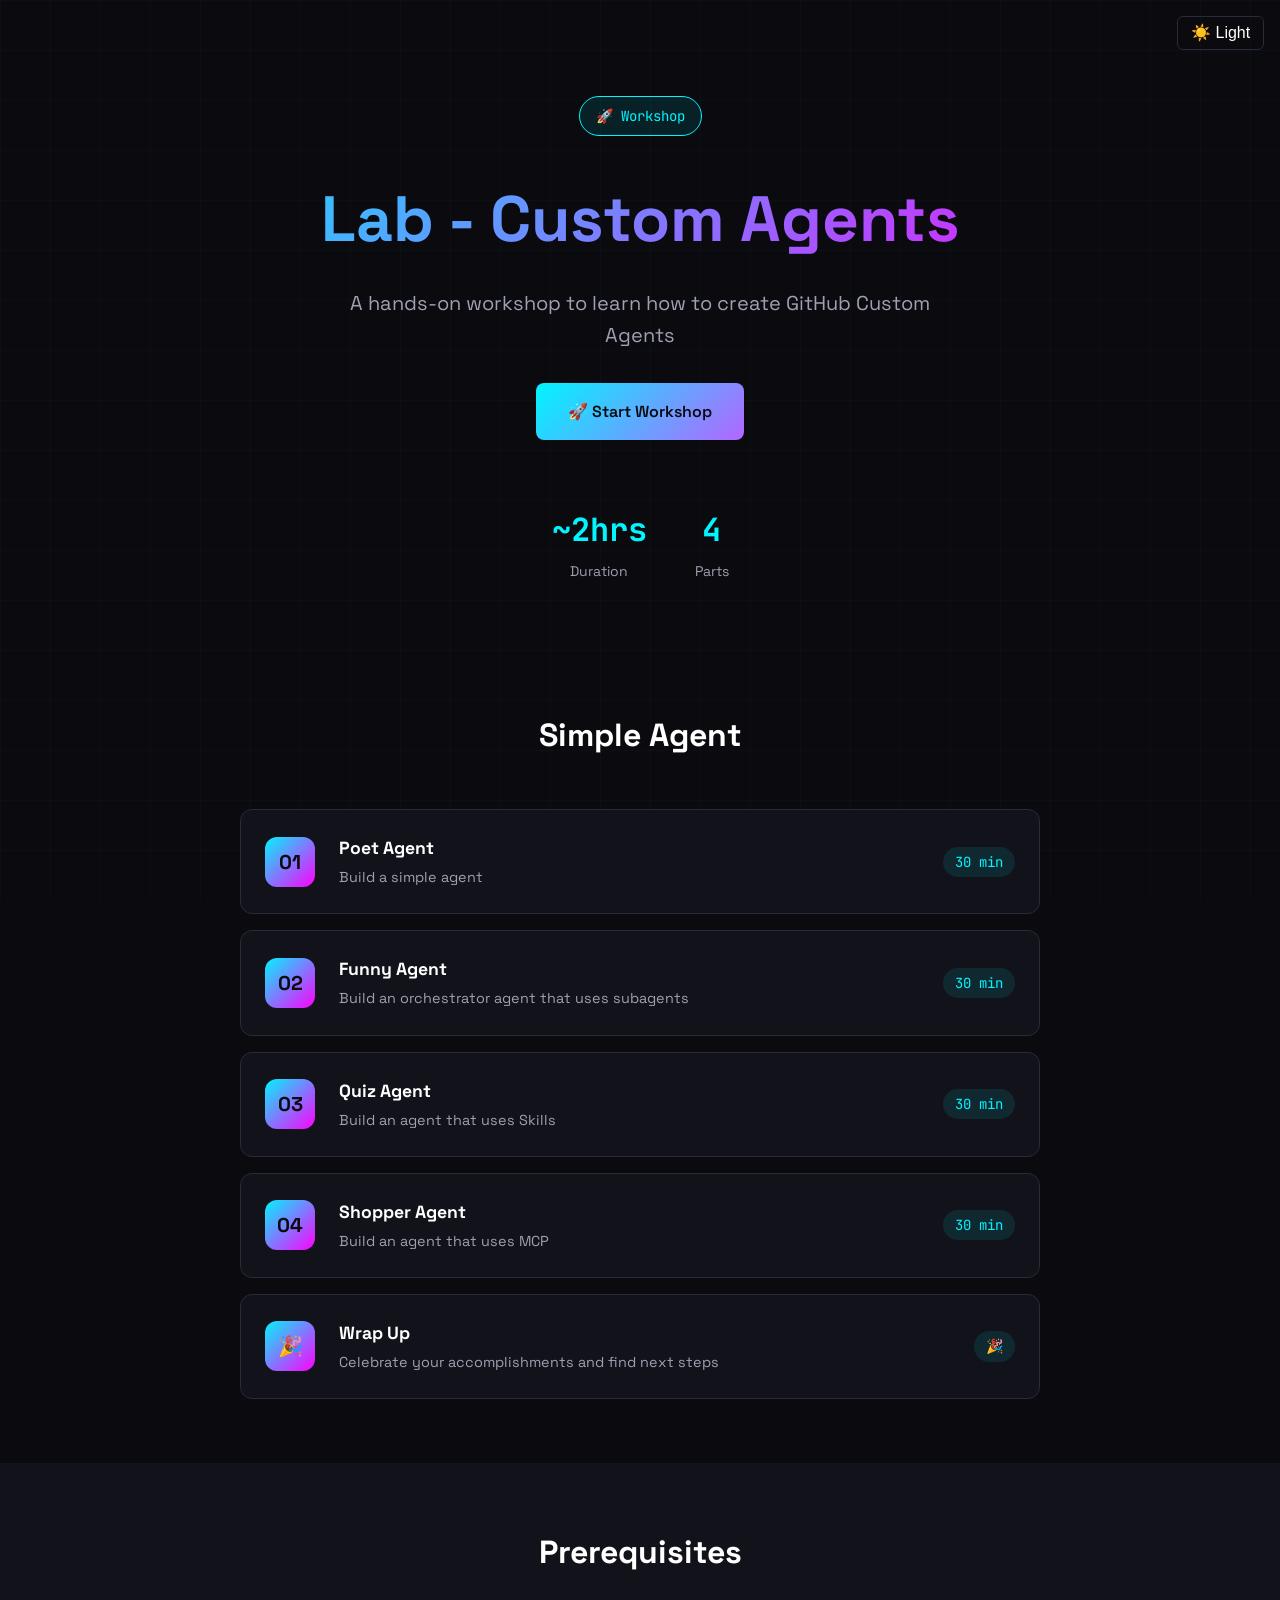
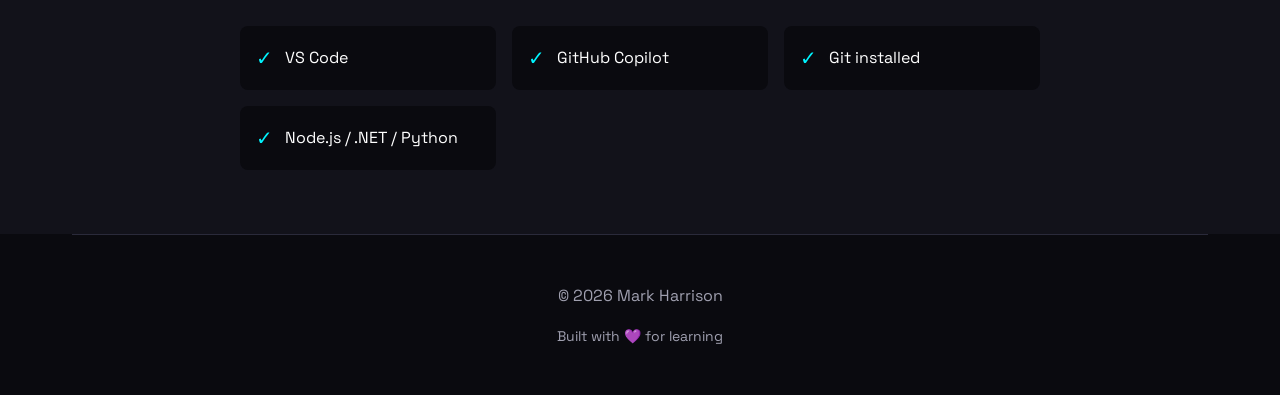
==== docs/index.html @ f26bcc89 "Initial version" ====
<!doctype html>
<html lang="en" translate="no" class="notranslate">
  <head>
    <meta charset="UTF-8" />
    <meta name="viewport" content="width=device-width, initial-scale=1.0" />
    <meta http-equiv="Content-Language" content="en" />
    <meta name="google" content="notranslate" />
    <title>Lab Custom Agents</title>
    <link rel="icon" href="img/favicon.ico" sizes="any" />
    <link rel="preconnect" href="https://fonts.googleapis.com" />
    <link rel="preconnect" href="https://fonts.gstatic.com" crossorigin />
    <link
      href="https://fonts.googleapis.com/css2?family=JetBrains+Mono:wght@400;700&family=Space+Grotesk:wght@400;500;700&display=swap"
      rel="stylesheet"
    />
    <link rel="stylesheet" href="css/styles.css" />
    <link rel="stylesheet" href="css/light-theme.css" />
    <script type="module" src="js/theme-toggle.js"></script>
  </head>
  <body>
    <div style="position: fixed; top: 1rem; right: 1rem; z-index: 1000">
      <button class="theme-toggle">&#9728;&#65039; Light</button>
    </div>
    <div class="container">
      <!-- Hero -->
      <section class="hero">
        <span class="hero-badge">&#128640; Workshop</span>
        <h1>Lab - Custom Agents</h1>
        <p class="hero-subtitle">
          A hands-on workshop to learn how to create GitHub Custom Agents
        </p>
        <div class="hero-cta">
          <a href="step.html?step=00-overview" class="btn btn-primary">
            &#128640; Start Workshop
          </a>
        </div>
        <div class="stats">
          <div class="stat">
            <div class="stat-value">~2hrs</div>
            <div class="stat-label">Duration</div>
          </div>
          <div class="stat">
            <div class="stat-value">4</div>
            <div class="stat-label">Parts</div>
          </div>
        </div>
      </section>

      <!-- Features -->
      <!-- <section class="features">
        <h2 class="section-title">What You'll Learn</h2>
        <div class="features-grid">
          <div class="feature-card">
            <div class="feature-icon">&#129504;</div>
            <h3>Feature One</h3>
            <p>
              Description of the first key concept or skill participants will
              learn.
            </p>
          </div>
          <div class="feature-card">
            <div class="feature-icon">&#129302;</div>
            <h3>Feature Two</h3>
            <p>
              Description of the second key concept or skill participants will
              learn.
            </p>
          </div>
          <div class="feature-card">
            <div class="feature-icon">&#127912;</div>
            <h3>Feature Three</h3>
            <p>
              Description of the third key concept or skill participants will
              learn.
            </p>
          </div>
          <div class="feature-card">
            <div class="feature-icon">&#129514;</div>
            <h3>Feature Four</h3>
            <p>
              Description of the fourth key concept or skill participants will
              learn.
            </p>
          </div>
        </div>
      </section> -->

      <!-- Workshop Parts -->
      <section class="workshop">
        <h2 class="section-title">Simple Agent</h2>
        <div class="parts-list">
          <a href="step.html?step=01-poet" class="part-card">
            <div class="part-number">01</div>
            <div class="part-content">
              <h3>Poet Agent</h3>
              <p>Build a simple agent</p>
            </div>
            <span class="part-time">30 min</span>
          </a>
          <a href="step.html?step=02-funny" class="part-card">
            <div class="part-number">02</div>
            <div class="part-content">
              <h3>Funny Agent</h3>
              <p>Build an orchestrator agent that uses subagents</p>
            </div>
            <span class="part-time">30 min</span>
          </a>
          <a href="step.html?step=03-quiz" class="part-card">
            <div class="part-number">03</div>
            <div class="part-content">
              <h3>Quiz Agent</h3>
              <p>Build an agent that uses Skills</p>
            </div>
            <span class="part-time">30 min</span>
          </a>
          <a href="step.html?step=04-shopper" class="part-card">
            <div class="part-number">04</div>
            <div class="part-content">
              <h3>Shopper Agent</h3>
              <p>Build an agent that uses MCP</p>
            </div>
            <span class="part-time">30 min</span>
          </a>
          <a href="step.html?step=05-complete" class="part-card">
            <div class="part-number">&#127881;</div>
            <div class="part-content">
              <h3>Wrap Up</h3>
              <p>Celebrate your accomplishments and find next steps</p>
            </div>
            <span class="part-time">&#127881;</span>
          </a>
        </div>
      </section>
    </div>

    <!-- Prerequisites -->
    <section class="prereqs">
      <div class="container">
        <h2 class="section-title">Prerequisites</h2>
        <div class="prereqs-grid">
          <div class="prereq-item">
            <span class="prereq-check">&#10003;</span>
            <span>VS Code</span>
          </div>
          <div class="prereq-item">
            <span class="prereq-check">&#10003;</span>
            <span>GitHub Copilot</span>
          </div>
          <div class="prereq-item">
            <span class="prereq-check">&#10003;</span>
            <span>Git installed</span>
          </div>
          <div class="prereq-item">
            <span class="prereq-check">&#10003;</span>
            <span>Node.js / .NET / Python</span>
          </div>
        </div>
      </div>
    </section>

    <div class="container">
      <!-- Footer -->
      <footer>
        <div class="footer-links">
          <a href="https://markharrison.uk">&copy; 2026 Mark Harrison</a>
        </div>
        <p class="footer-credit">Built with &#128156; for learning</p>
      </footer>
    </div>
  </body>
</html>
---- docs/css/styles.css ----
:root {
    --bg-dark: #0a0a0f;
    --bg-card: #12121a;
    --neon-cyan: #00f5ff;
    --neon-magenta: #ff00ff;
    --neon-purple: #b366ff;
    --text-primary: #ffffff;
    --text-secondary: #a0a0b0;
    --border-color: #2a2a3a;
}

* {
    margin: 0;
    padding: 0;
    box-sizing: border-box;
}

body {
    font-family: 'Space Grotesk', sans-serif;
    background: var(--bg-dark);
    color: var(--text-primary);
    line-height: 1.6;
    min-height: 100vh;
}

/* Animated grid background */
body::before {
    content: '';
    position: fixed;
    top: 0;
    left: 0;
    width: 100%;
    height: 100%;
    background: 
        linear-gradient(90deg, rgba(0,245,255,0.03) 1px, transparent 1px),
        linear-gradient(rgba(0,245,255,0.03) 1px, transparent 1px);
    background-size: 50px 50px;
    pointer-events: none;
    z-index: -1;
}

.container {
    max-width: 1200px;
    margin: 0 auto;
    padding: 0 2rem;
}

/* Hero Section */
.hero {
    padding: 6rem 0 4rem;
    text-align: center;
    position: relative;
}

.hero-badge {
    display: inline-block;
    padding: 0.5rem 1rem;
    background: rgba(0,245,255,0.1);
    border: 1px solid var(--neon-cyan);
    border-radius: 50px;
    font-size: 0.875rem;
    color: var(--neon-cyan);
    margin-bottom: 2rem;
    font-family: 'JetBrains Mono', monospace;
}

.hero h1 {
    font-size: clamp(2.5rem, 6vw, 4rem);
    font-weight: 700;
    margin-bottom: 1rem;
    background: linear-gradient(135deg, var(--neon-cyan), var(--neon-magenta));
    -webkit-background-clip: text;
    -webkit-text-fill-color: transparent;
    background-clip: text;
}

.hero-subtitle {
    font-size: 1.25rem;
    color: var(--text-secondary);
    max-width: 600px;
    margin: 0 auto 2rem;
}

.hero-cta {
    display: flex;
    gap: 1rem;
    justify-content: center;
    flex-wrap: wrap;
}

.btn {
    display: inline-flex;
    align-items: center;
    gap: 0.5rem;
    padding: 1rem 2rem;
    border-radius: 8px;
    font-weight: 600;
    text-decoration: none;
    transition: all 0.3s ease;
    font-size: 1rem;
}

.btn-primary {
    background: linear-gradient(135deg, var(--neon-cyan), var(--neon-purple));
    color: var(--bg-dark);
}

.btn-primary:hover {
    transform: translateY(-2px);
    box-shadow: 0 10px 40px rgba(0,245,255,0.3);
}

.btn-secondary {
    background: transparent;
    border: 2px solid var(--border-color);
    color: var(--text-primary);
}

.btn-secondary:hover {
    border-color: var(--neon-cyan);
    color: var(--neon-cyan);
}

/* Stats */
.stats {
    display: flex;
    justify-content: center;
    gap: 3rem;
    margin-top: 4rem;
    flex-wrap: wrap;
}

.stat {
    text-align: center;
}

.stat-value {
    font-size: 2rem;
    font-weight: 700;
    color: var(--neon-cyan);
    font-family: 'JetBrains Mono', monospace;
}

.stat-label {
    font-size: 0.875rem;
    color: var(--text-secondary);
    margin-top: 0.25rem;
}

/* Features Section */
.features {
    padding: 4rem 0;
}

.section-title {
    font-size: 2rem;
    text-align: center;
    margin-bottom: 3rem;
}

.features-grid {
    display: grid;
    grid-template-columns: repeat(auto-fit, minmax(280px, 1fr));
    gap: 1.5rem;
}

.feature-card {
    background: var(--bg-card);
    border: 1px solid var(--border-color);
    border-radius: 12px;
    padding: 2rem;
    transition: all 0.3s ease;
}

.feature-card:hover {
    border-color: var(--neon-cyan);
    transform: translateY(-4px);
}

.feature-icon {
    font-size: 2.5rem;
    margin-bottom: 1rem;
}

.feature-card h3 {
    font-size: 1.25rem;
    margin-bottom: 0.5rem;
}

.feature-card p {
    color: var(--text-secondary);
    font-size: 0.95rem;
}

/* Workshop Parts */
.workshop {
    padding: 4rem 0;
}

.parts-list {
    display: flex;
    flex-direction: column;
    gap: 1rem;
    max-width: 800px;
    margin: 0 auto;
}

.part-card {
    display: flex;
    align-items: center;
    gap: 1.5rem;
    background: var(--bg-card);
    border: 1px solid var(--border-color);
    border-radius: 12px;
    padding: 1.5rem;
    text-decoration: none;
    color: inherit;
    transition: all 0.3s ease;
}

.part-card:hover {
    border-color: var(--neon-magenta);
    background: rgba(255,0,255,0.05);
}

.part-number {
    width: 50px;
    height: 50px;
    display: flex;
    align-items: center;
    justify-content: center;
    background: linear-gradient(135deg, var(--neon-cyan), var(--neon-magenta));
    border-radius: 12px;
    font-weight: 700;
    font-size: 1.25rem;
    color: var(--bg-dark);
    flex-shrink: 0;
}

.part-content {
    flex: 1;
}

.part-content h3 {
    font-size: 1.1rem;
    margin-bottom: 0.25rem;
}

.part-content p {
    color: var(--text-secondary);
    font-size: 0.9rem;
}

.part-time {
    font-family: 'JetBrains Mono', monospace;
    font-size: 0.875rem;
    color: var(--neon-cyan);
    padding: 0.25rem 0.75rem;
    background: rgba(0,245,255,0.1);
    border-radius: 50px;
}

/* Prerequisites */
.prereqs {
    padding: 4rem 0;
    background: var(--bg-card);
}

.prereqs-grid {
    display: grid;
    grid-template-columns: repeat(auto-fit, minmax(200px, 1fr));
    gap: 1rem;
    max-width: 800px;
    margin: 0 auto;
}

.prereq-item {
    display: flex;
    align-items: center;
    gap: 0.75rem;
    padding: 1rem;
    background: var(--bg-dark);
    border-radius: 8px;
}

.prereq-check {
    color: var(--neon-cyan);
    font-size: 1.25rem;
}

/* Footer */
footer {
    padding: 3rem 0;
    text-align: center;
    border-top: 1px solid var(--border-color);
}

.footer-links {
    display: flex;
    justify-content: center;
    gap: 2rem;
    margin-bottom: 1rem;
    flex-wrap: wrap;
}

.footer-links a {
    color: var(--text-secondary);
    text-decoration: none;
    transition: color 0.3s ease;
}

.footer-links a:hover {
    color: var(--neon-cyan);
}

.footer-credit {
    color: var(--text-secondary);
    font-size: 0.875rem;
}

/* Responsive */
@media (max-width: 768px) {
    .hero {
        padding: 4rem 0 3rem;
    }

    .stats {
        gap: 2rem;
    }

    .part-card {
        flex-direction: column;
        text-align: center;
    }

    .part-time {
        margin-top: 0.5rem;
    }
}
---- docs/css/light-theme.css ----
html[data-theme="light"] {
    --bg-dark: #f5f5f7;
    --bg-card: #ffffff;
    --bg-code: #f0f0f5;
    --neon-cyan: #0077b6;
    --neon-magenta: #c2185b;
    --neon-purple: #7b1fa2;
    --text-primary: #1a1a2e;
    --text-secondary: #555570;
    --border-color: #d0d0dd;
    --success-green: #2e7d32;
    --warning-yellow: #f9a825;
}

html[data-theme="light"] body::before {
    background:
        linear-gradient(90deg, rgba(0,119,182,0.05) 1px, transparent 1px),
        linear-gradient(rgba(0,119,182,0.05) 1px, transparent 1px);
}

html[data-theme="light"] .hero::before {
    background: radial-gradient(ellipse at 50% 0%, rgba(0,119,182,0.15), transparent 70%);
}

html[data-theme="light"] .header {
    background: rgba(245,245,247,0.95);
}

html[data-theme="light"] code,
html[data-theme="light"] pre {
    background: var(--bg-code);
    color: #1a1a2e;
}

html[data-theme="light"] .diagram-block-wrapper pre,
html[data-theme="light"] .diagram-block-wrapper pre code {
    background: transparent;
}

html[data-theme="light"] .btn-secondary {
    border-color: var(--border-color);
    color: var(--text-primary);
}

html[data-theme="light"] .btn-secondary:hover {
    background: rgba(0,119,182,0.1);
    border-color: var(--neon-cyan);
}

html[data-theme="light"] .copy-code-btn:hover,
html[data-theme="light"] .copy-code-btn:focus-visible,
html[data-theme="light"] .image-enlarge-btn:hover,
html[data-theme="light"] .image-enlarge-btn:focus-visible {
    background: var(--neon-cyan);
    color: #ffffff;
    box-shadow: 0 0 0 1px rgba(0, 119, 182, 0.2);
}

html[data-theme="light"] .card {
    box-shadow: 0 2px 8px rgba(0,0,0,0.08);
}

.theme-toggle {
    background: none;
    border: 1px solid var(--border-color);
    color: var(--text-primary);
    cursor: pointer;
    padding: 0.4rem 0.8rem;
    border-radius: 6px;
    font-size: 1rem;
    transition: all 0.3s ease;
    display: inline-flex;
    align-items: center;
    gap: 0.4rem;
}

.theme-toggle:hover {
    border-color: var(--neon-cyan);
    color: var(--neon-cyan);
}
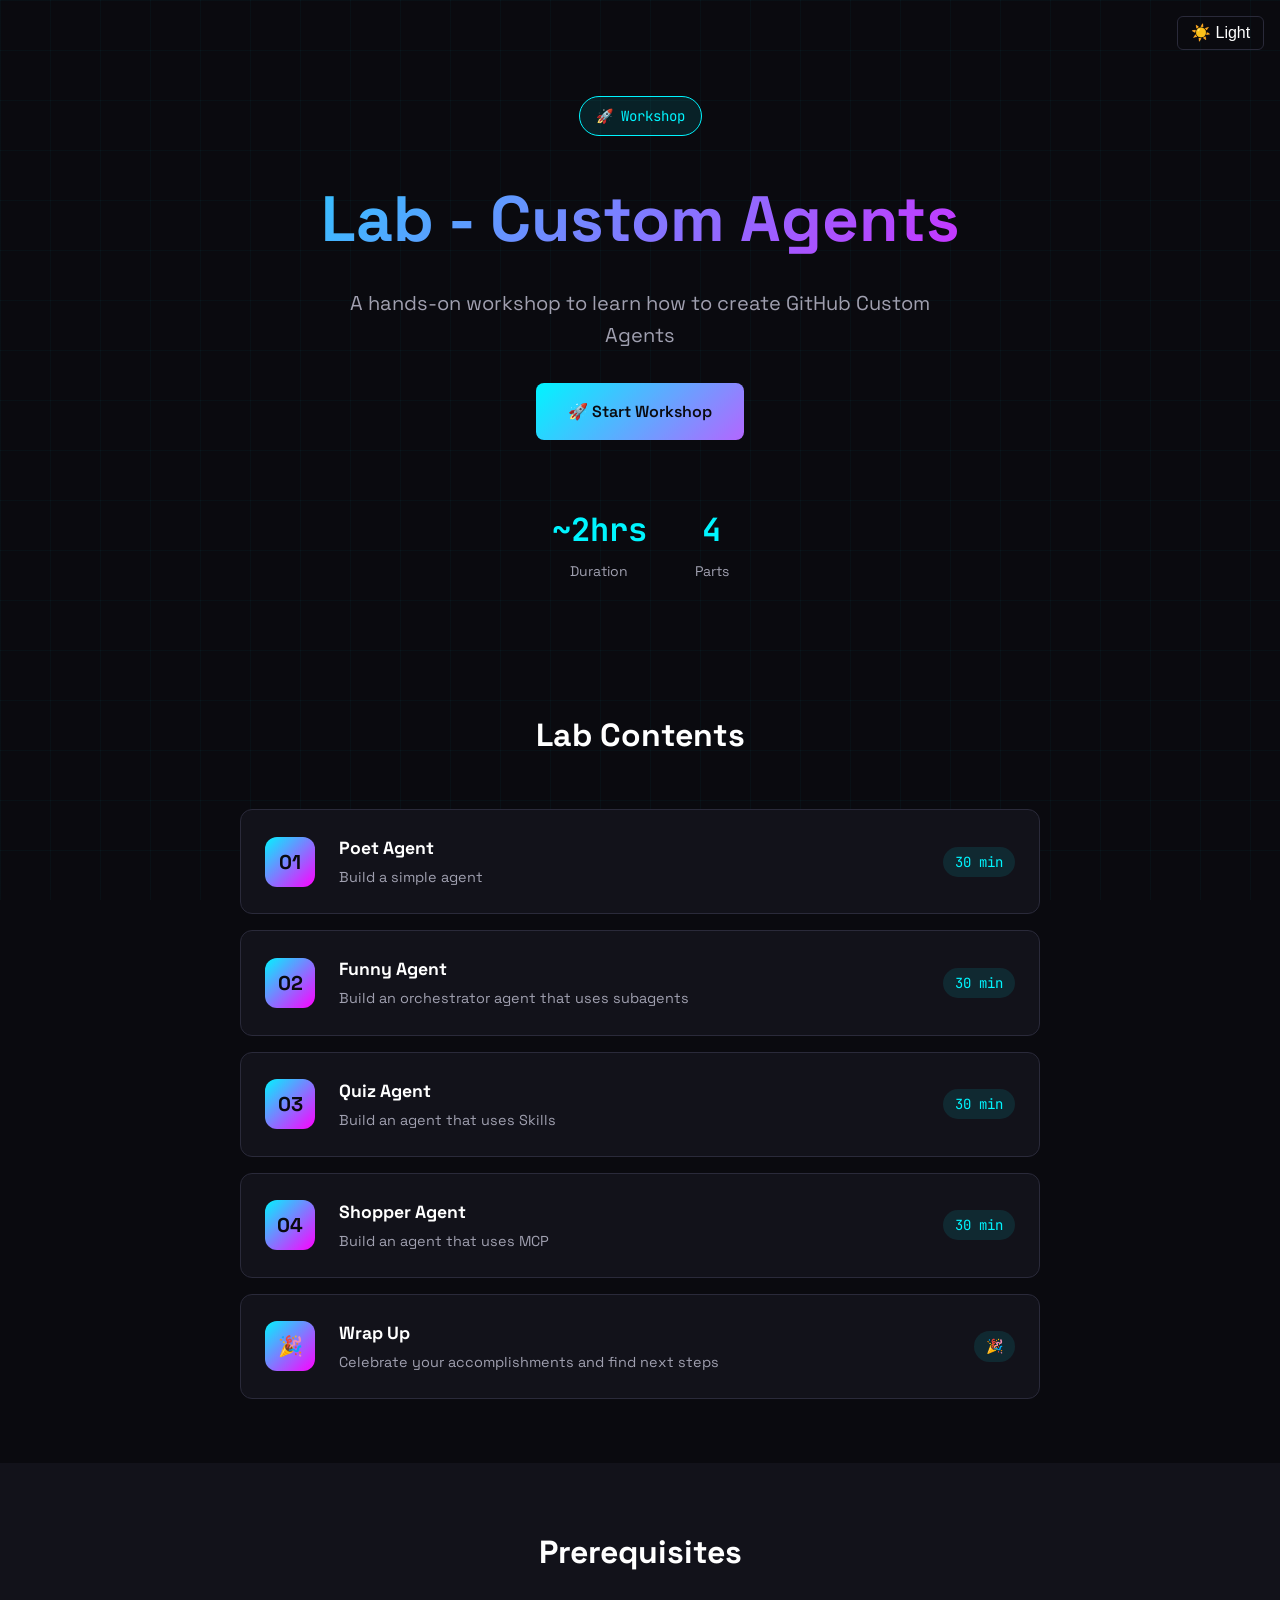
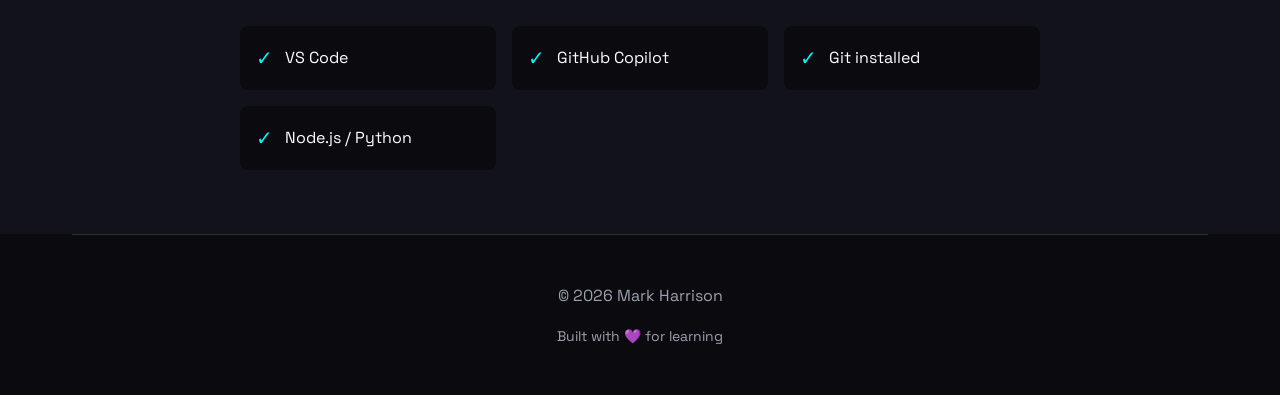
==== commit 3420df9f: "Update workshop section titles and prerequisites in index.html" ====
--- a/docs/index.html
+++ b/docs/index.html
@@ -87,7 +87,7 @@
 
       <!-- Workshop Parts -->
       <section class="workshop">
-        <h2 class="section-title">Simple Agent</h2>
+        <h2 class="section-title">Lab Contents</h2>
         <div class="parts-list">
           <a href="step.html?step=01-poet" class="part-card">
             <div class="part-number">01</div>
@@ -152,7 +152,7 @@
           </div>
           <div class="prereq-item">
             <span class="prereq-check">&#10003;</span>
-            <span>Node.js / .NET / Python</span>
+            <span>Node.js / Python</span>
           </div>
         </div>
       </div>
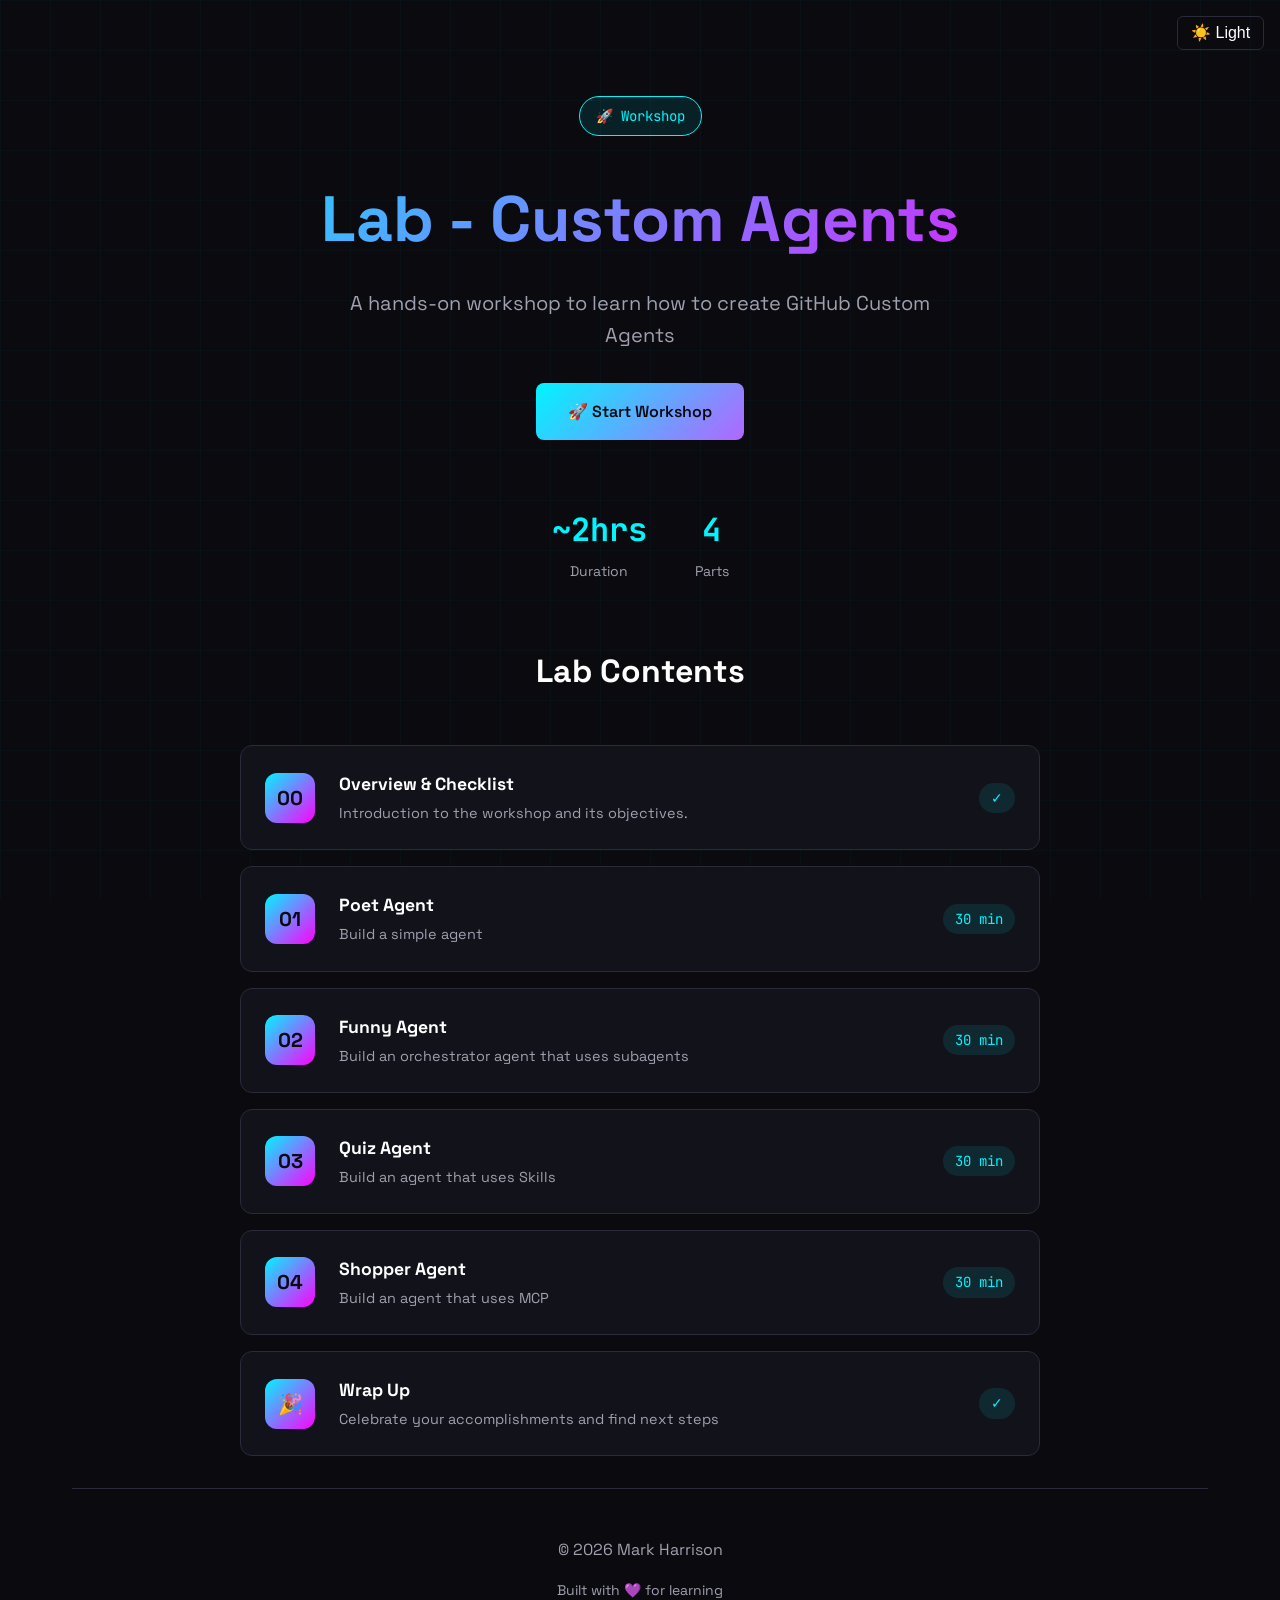
==== commit fee20043: "Refactor workshop content and styles: adjust padding in CSS, update overview with installation instr" ====
--- a/docs/index.html
+++ b/docs/index.html
@@ -45,50 +45,17 @@
           </div>
         </div>
       </section>
-
-      <!-- Features -->
-      <!-- <section class="features">
-        <h2 class="section-title">What You'll Learn</h2>
-        <div class="features-grid">
-          <div class="feature-card">
-            <div class="feature-icon">&#129504;</div>
-            <h3>Feature One</h3>
-            <p>
-              Description of the first key concept or skill participants will
-              learn.
-            </p>
-          </div>
-          <div class="feature-card">
-            <div class="feature-icon">&#129302;</div>
-            <h3>Feature Two</h3>
-            <p>
-              Description of the second key concept or skill participants will
-              learn.
-            </p>
-          </div>
-          <div class="feature-card">
-            <div class="feature-icon">&#127912;</div>
-            <h3>Feature Three</h3>
-            <p>
-              Description of the third key concept or skill participants will
-              learn.
-            </p>
-          </div>
-          <div class="feature-card">
-            <div class="feature-icon">&#129514;</div>
-            <h3>Feature Four</h3>
-            <p>
-              Description of the fourth key concept or skill participants will
-              learn.
-            </p>
-          </div>
-        </div>
-      </section> -->
-
-      <!-- Workshop Parts -->
       <section class="workshop">
         <h2 class="section-title">Lab Contents</h2>
         <div class="parts-list">
+          <a href="step.html?step=00-overview" class="part-card">
+            <div class="part-number">00</div>
+            <div class="part-content">
+              <h3>Overview & Checklist</h3>
+              <p>Introduction to the workshop and its objectives.</p>
+            </div>
+            <span class="part-time">&#10003;</span>
+          </a>
           <a href="step.html?step=01-poet" class="part-card">
             <div class="part-number">01</div>
             <div class="part-content">
@@ -127,14 +94,14 @@
               <h3>Wrap Up</h3>
               <p>Celebrate your accomplishments and find next steps</p>
             </div>
-            <span class="part-time">&#127881;</span>
+            <span class="part-time">&#10003;</span>
           </a>
         </div>
       </section>
     </div>
 
     <!-- Prerequisites -->
-    <section class="prereqs">
+    <!-- <section class="prereqs">
       <div class="container">
         <h2 class="section-title">Prerequisites</h2>
         <div class="prereqs-grid">
@@ -156,7 +123,7 @@
           </div>
         </div>
       </div>
-    </section>
+    </section> -->
 
     <div class="container">
       <!-- Footer -->
--- a/docs/css/styles.css
+++ b/docs/css/styles.css
@@ -47,7 +47,7 @@
 
 /* Hero Section */
 .hero {
-    padding: 6rem 0 4rem;
+    padding: 6rem 0 2rem;
     text-align: center;
     position: relative;
 }
@@ -194,7 +194,7 @@
 
 /* Workshop Parts */
 .workshop {
-    padding: 4rem 0;
+    padding: 2rem 0;
 }
 
 .parts-list {
